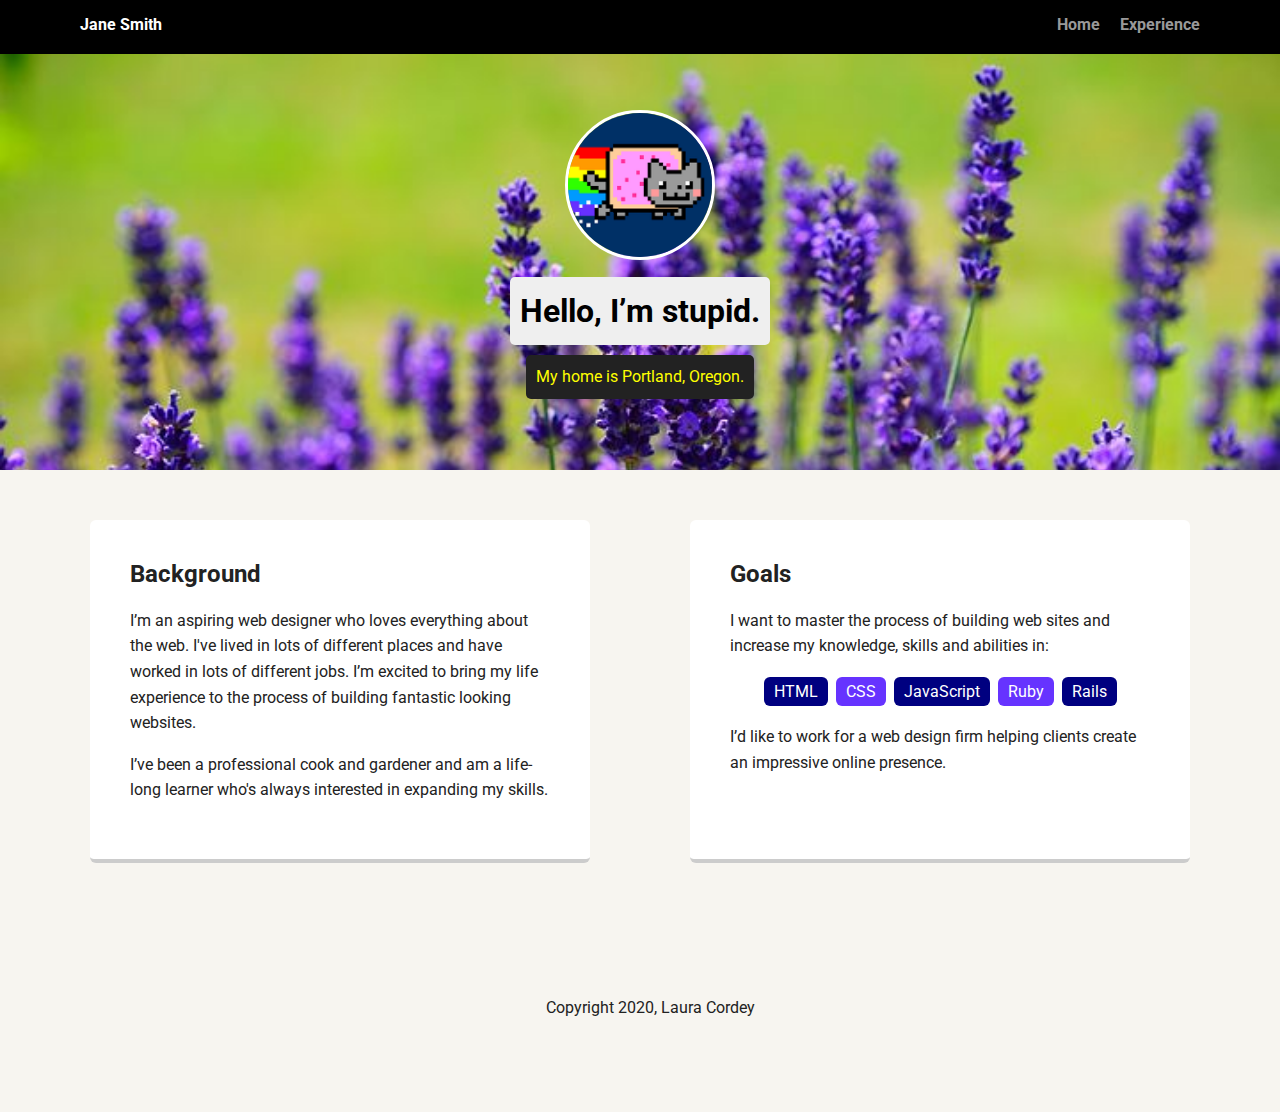
==== experience.html @ 29bd74b4 "Initial commit" ====
<!doctype html>
<html lang="en">

<head>
    <meta charset="utf-8">
    <title>Laura Cordey's Profile</title>
    <meta name="viewport" content="width=device-width, initial-scale=1.0">
    <link rel="stylesheet" href="styles.css">
    <link href="https://fonts.googleapis.com/css?family=Muli%7CRoboto:400,300,500,700,900" rel="stylesheet">
</head>

<body>

    <div class="main-nav">
        <ul class="nav">
            <li class="name">Jane Smith</li>
            <li><a href="index.html">Home</a></li>
            <li><a href="#">Experience</a></li>
        </ul>
    </div>

    <header>
        <img src="img/me.png" alt="Drawing of Jane Smith" class="profile-image">
        <h1 class="tag name">Hello, I’m stupid.</h1>
        <p class="tag location">My home is Portland, Oregon.</p>
    </header>

    <main class="flex">
        <div class="card">
            <h2>Background</h2>
            <p>I’m an aspiring web designer who loves everything about the web. I've lived in lots of different places and have worked in lots of different jobs. I’m excited to bring my life experience to the process of building fantastic looking websites.</p>
            <p>I’ve been a professional cook and gardener and am a life-long learner who's always interested in expanding my skills.</p>
        </div>

        <div class="card">
            <h2>Goals</h2>
            <p>I want to master the process of building web sites and increase my knowledge, skills and abilities in:</p>
            <ul class="skills">
                <li>HTML</li>
                <li>CSS</li>
                <li>JavaScript</li>
                <li>Ruby</li>
                <li>Rails</li>
            </ul>
            <p>I’d like to work for a web design firm helping clients create an impressive online presence.</p>
        </div>

    </main>
    <footer>
        <ul>
            <li><a href="#" class="social twitter">Twitter</a></li>
            <li><a href="#" class="social linkedin">LinkedIn</a></li>
            <li><a href="#" class="social github">Github</a></li>
        </ul>
        <p class="copyright">Copyright 2020, Laura Cordey</p>
    </footer>
</body>

</html>
---- styles.css ----
/* Global Layout Set-up */

* {
    box-sizing: border-box;
}

body {
    margin: 0;
    padding: 0;
    text-align: center;
    font-family: 'Roboto', sans-serif;
    color: #222;
    background: #f7f5f0;
}


/* Link Styles */

a {
    text-decoration: none;
    color: #999;
}

a:hover {
    color: #6633ff;
}


/* Section Styles */

.main-nav {
    width: 100%;
    background: black;
    min-height: 30px;
    padding: 10px;
    position: fixed;
    text-align: center;
}

.nav {
    display: flex;
    justify-content: space-around;
    font-weight: 700;
    list-style-type: none;
    margin: 0 auto;
    padding: 0;
}

.nav .name {
    display: block;
    margin-right: auto;
    color: white;
}

.nav li {
    padding: 5px 10px 10px 10px;
}

.nav a {
    transition: all .5s;
}

.nav a:hover {
    color: white
}

header {
    text-align: center;
    background: url('img/lavender.jpg') no-repeat top center;
    background-size: cover;
    overflow: hidden;
    padding-top: 60px;
}

header {
    line-height: 1.5;
}

header .profile-image {
    margin-top: 50px;
    width: 150px;
    height: 150px;
    border-radius: 50%;
    border: 3px solid white;
}

header .profile-image:hover {
    transform: scale(1) rotate(3deg);
}

.tag {
    background-color: #efefef;
    color: black;
    padding: 10px;
    border-radius: 5px;
    display: table;
    margin: 10px auto;
}

.location {
    background-color: #222;
    color: yellow;
}

.card {
    margin: 30px;
    padding: 20px 40px 40px;
    max-width: 500px;
    text-align: left;
    background: #fff;
    border-bottom: 4px solid #ccc;
    border-radius: 6px;
    transition: all .5s;
}

.card:hover {
    border-color: navy;
}

ul.skills {
    padding: 0;
    text-align: center;
}

.skills li {
    border-radius: 6px;
    display: inline-block;
    background: #6633ff;
    color: white;
    padding: 5px 10px;
    margin: 2px;
}

.skills li:nth-child(odd) {
    background: navy;
}

footer {
    width: 100%;
    min-height: 30px;
    padding: 20px 0 40px 20px;
}

footer .copyright {
    top: -8px;
    font-size: .75em;
}

footer ul {
    list-style-type: none;
    margin: 0;
    padding: 0;
}

footer ul li {
    display: inline-block;
}

a.social {
    display: inline-block;
    text-indent: -9999px;
    margin-left: 5px;
    width: 30px;
    height: 30px;
    background-size: 30px 30px;
    opacity: .4;
    transition: all .5s;
}

a.twitter {
    background-image: url(images/twitter.svg);
}

a.linkedin {
    background-image: url(images/linkedin.svg);
}

a.github {
    background-image: url(images/github.svg);
}

a.social:hover {
    opacity: 1;
}

.clearfix {
    clear: both;
}


/* Styles for larger screens */

@media screen and (min-width: 720px) {
    .flex {
        display: -ms-flexbox;
        /* TWEENER - IE 10 */
        display: flex;
        max-width: 1200px;
        -ms-flex-pack: distribute;
        justify-content: space-around;
        margin: 0 auto;
    }
    header {
        min-height: 470px;
    }
    .nav {
        max-width: 1200px;
        padding: 0 30px;
    }
    main {
        padding-top: 20px;
    }
    main p {
        line-height: 1.6em;
    }
    footer {
        font-size: 1.3em;
        max-width: 1200px;
        margin: 40px auto;
    }
}
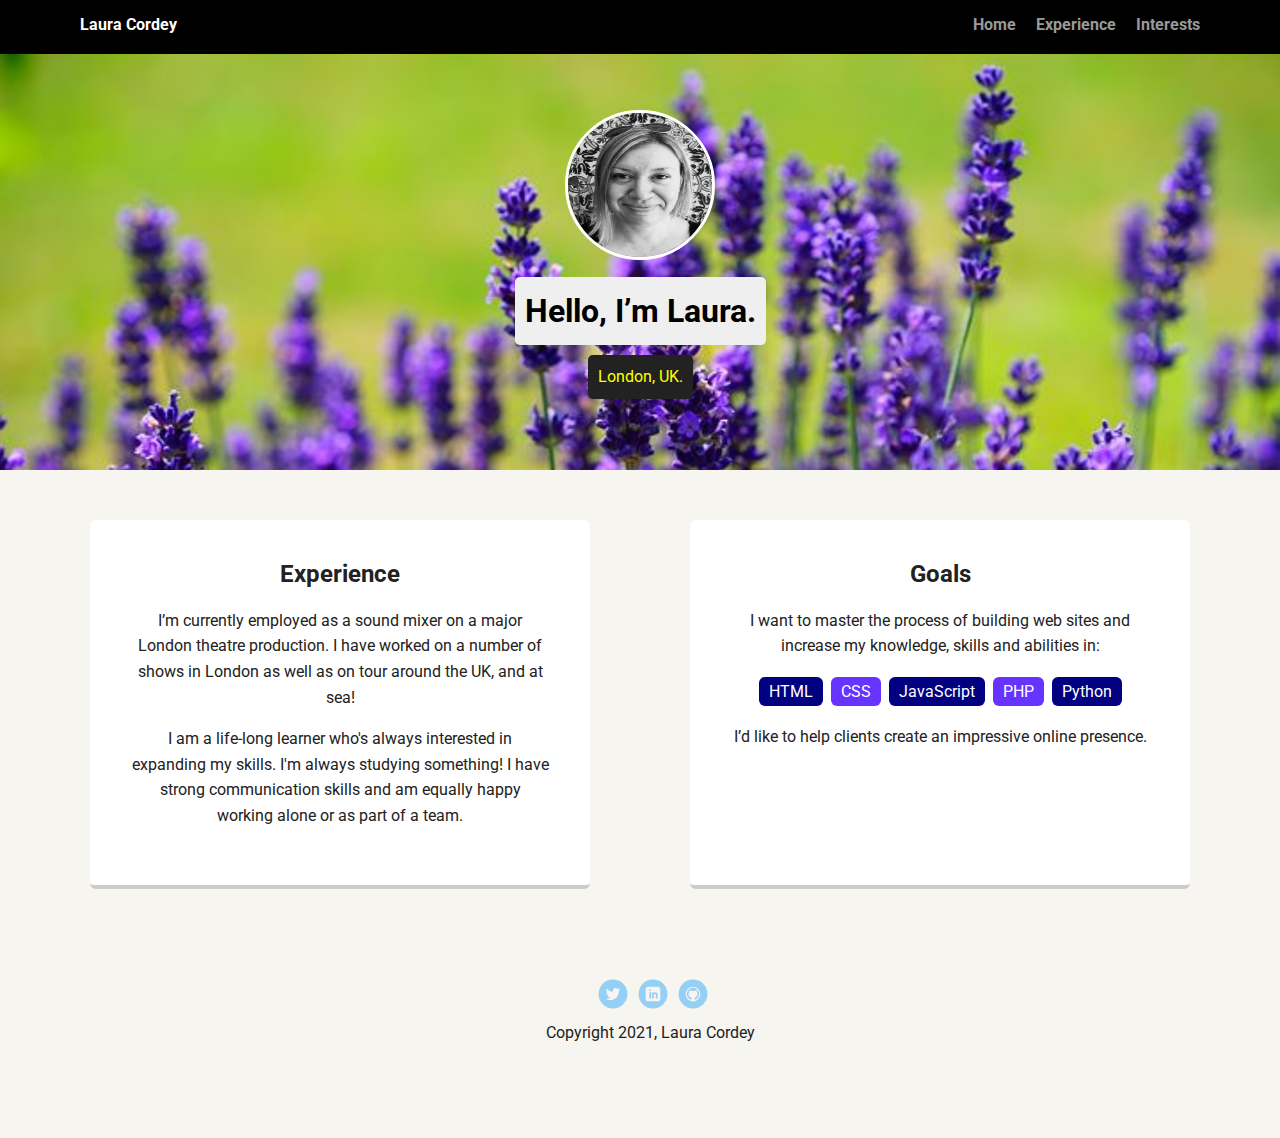
==== commit 84ed5413: "Ready to submit" ====
--- a/experience.html
+++ b/experience.html
@@ -3,7 +3,7 @@
 
 <head>
     <meta charset="utf-8">
-    <title>Laura Cordey's Profile</title>
+    <title>Laura C Experience Page</title>
     <meta name="viewport" content="width=device-width, initial-scale=1.0">
     <link rel="stylesheet" href="styles.css">
     <link href="https://fonts.googleapis.com/css?family=Muli%7CRoboto:400,300,500,700,900" rel="stylesheet">
@@ -13,23 +13,24 @@
 
     <div class="main-nav">
         <ul class="nav">
-            <li class="name">Jane Smith</li>
+            <li class="name">Laura Cordey</li>
             <li><a href="index.html">Home</a></li>
-            <li><a href="#">Experience</a></li>
+            <li><a href="experience.html">Experience</a></li>
+            <li><a href="interests.html">Interests</a></li>
         </ul>
     </div>
 
     <header>
-        <img src="img/me.png" alt="Drawing of Jane Smith" class="profile-image">
-        <h1 class="tag name">Hello, I’m stupid.</h1>
-        <p class="tag location">My home is Portland, Oregon.</p>
+        <img src="img/Laura.jpeg" alt="Image of Laura Cordey" class="profile-image">
+        <h1 class="tag name">Hello, I’m Laura.</h1>
+        <p class="tag location">London, UK.</p>
     </header>
 
     <main class="flex">
         <div class="card">
-            <h2>Background</h2>
-            <p>I’m an aspiring web designer who loves everything about the web. I've lived in lots of different places and have worked in lots of different jobs. I’m excited to bring my life experience to the process of building fantastic looking websites.</p>
-            <p>I’ve been a professional cook and gardener and am a life-long learner who's always interested in expanding my skills.</p>
+            <h2>Experience</h2>
+            <p>I’m currently employed as a sound mixer on a major London theatre production. I have worked on a number of shows in London as well as on tour around the UK, and at sea!</p>
+            <p>I am a life-long learner who's always interested in expanding my skills. I'm always studying something! I have strong communication skills and am equally happy working alone or as part of a team.</p>
         </div>
 
         <div class="card">
@@ -39,20 +40,20 @@
                 <li>HTML</li>
                 <li>CSS</li>
                 <li>JavaScript</li>
-                <li>Ruby</li>
-                <li>Rails</li>
+                <li>PHP</li>
+                <li>Python</li>
             </ul>
-            <p>I’d like to work for a web design firm helping clients create an impressive online presence.</p>
+            <p>I’d like to help clients create an impressive online presence.</p>
         </div>
 
     </main>
     <footer>
-        <ul>
-            <li><a href="#" class="social twitter">Twitter</a></li>
-            <li><a href="#" class="social linkedin">LinkedIn</a></li>
-            <li><a href="#" class="social github">Github</a></li>
+       <ul>
+            <li><a href="https://twitter.com/frogandhandbag" target="_blank" class="social twitter">Twitter</a></li>
+            <li><a href="https://www.linkedin.com/in/laura-cordey-3706b8203/" target="_blank" class="social linkedin">LinkedIn</a></li>
+            <li><a href="https://github.com/Longwool" target="_blank" class="social github">Github</a></li>
         </ul>
-        <p class="copyright">Copyright 2020, Laura Cordey</p>
+        <p class="copyright">Copyright 2021, Laura Cordey</p>
     </footer>
 </body>
 
--- a/styles.css
+++ b/styles.css
@@ -82,6 +82,7 @@
     height: 150px;
     border-radius: 50%;
     border: 3px solid white;
+    transition: all .5s;
 }
 
 header .profile-image:hover {
@@ -106,11 +107,16 @@
     margin: 30px;
     padding: 20px 40px 40px;
     max-width: 500px;
-    text-align: left;
+    text-align: center;
     background: #fff;
     border-bottom: 4px solid #ccc;
     border-radius: 6px;
     transition: all .5s;
+    list-style: none;
+}
+
+.card li    {
+    list-style: none;
 }
 
 .card:hover {
@@ -129,6 +135,7 @@
     color: white;
     padding: 5px 10px;
     margin: 2px;
+
 }
 
 .skills li:nth-child(odd) {
@@ -165,18 +172,19 @@
     background-size: 30px 30px;
     opacity: .4;
     transition: all .5s;
+
 }
 
 a.twitter {
-    background-image: url(images/twitter.svg);
+    background-image: url(img/twitter.svg);
 }
 
 a.linkedin {
-    background-image: url(images/linkedin.svg);
+    background-image: url(img/linkedin.svg);
 }
 
 a.github {
-    background-image: url(images/github.svg);
+    background-image: url(img/github.svg);
 }
 
 a.social:hover {
@@ -218,4 +226,4 @@
         max-width: 1200px;
         margin: 40px auto;
     }
-}+}
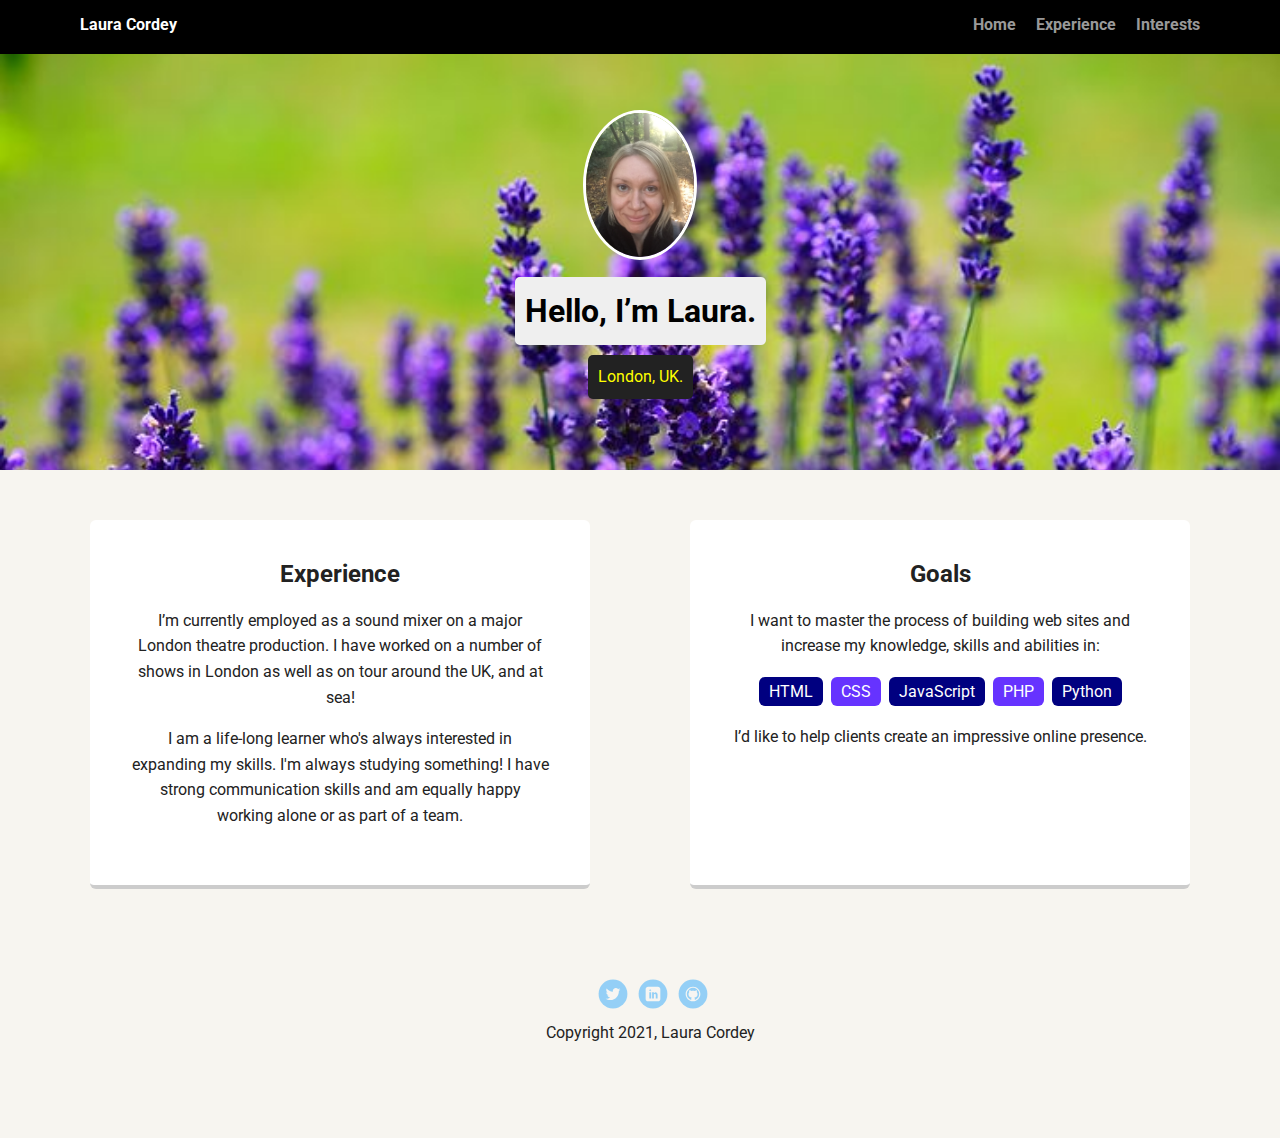
==== commit 445203a8: "Changed profile img" ====
--- a/experience.html
+++ b/experience.html
@@ -21,7 +21,7 @@
     </div>
 
     <header>
-        <img src="img/Laura.jpeg" alt="Image of Laura Cordey" class="profile-image">
+        <img src="img/Laura-two.jpg" alt="Image of Laura Cordey" class="experience-image">
         <h1 class="tag name">Hello, I’m Laura.</h1>
         <p class="tag location">London, UK.</p>
     </header>
--- a/styles.css
+++ b/styles.css
@@ -76,9 +76,9 @@
     line-height: 1.5;
 }
 
-header .profile-image {
+header .home-image, .experience-image, .interests-image {
     margin-top: 50px;
-    width: 150px;
+    max-width: 200px;
     height: 150px;
     border-radius: 50%;
     border: 3px solid white;
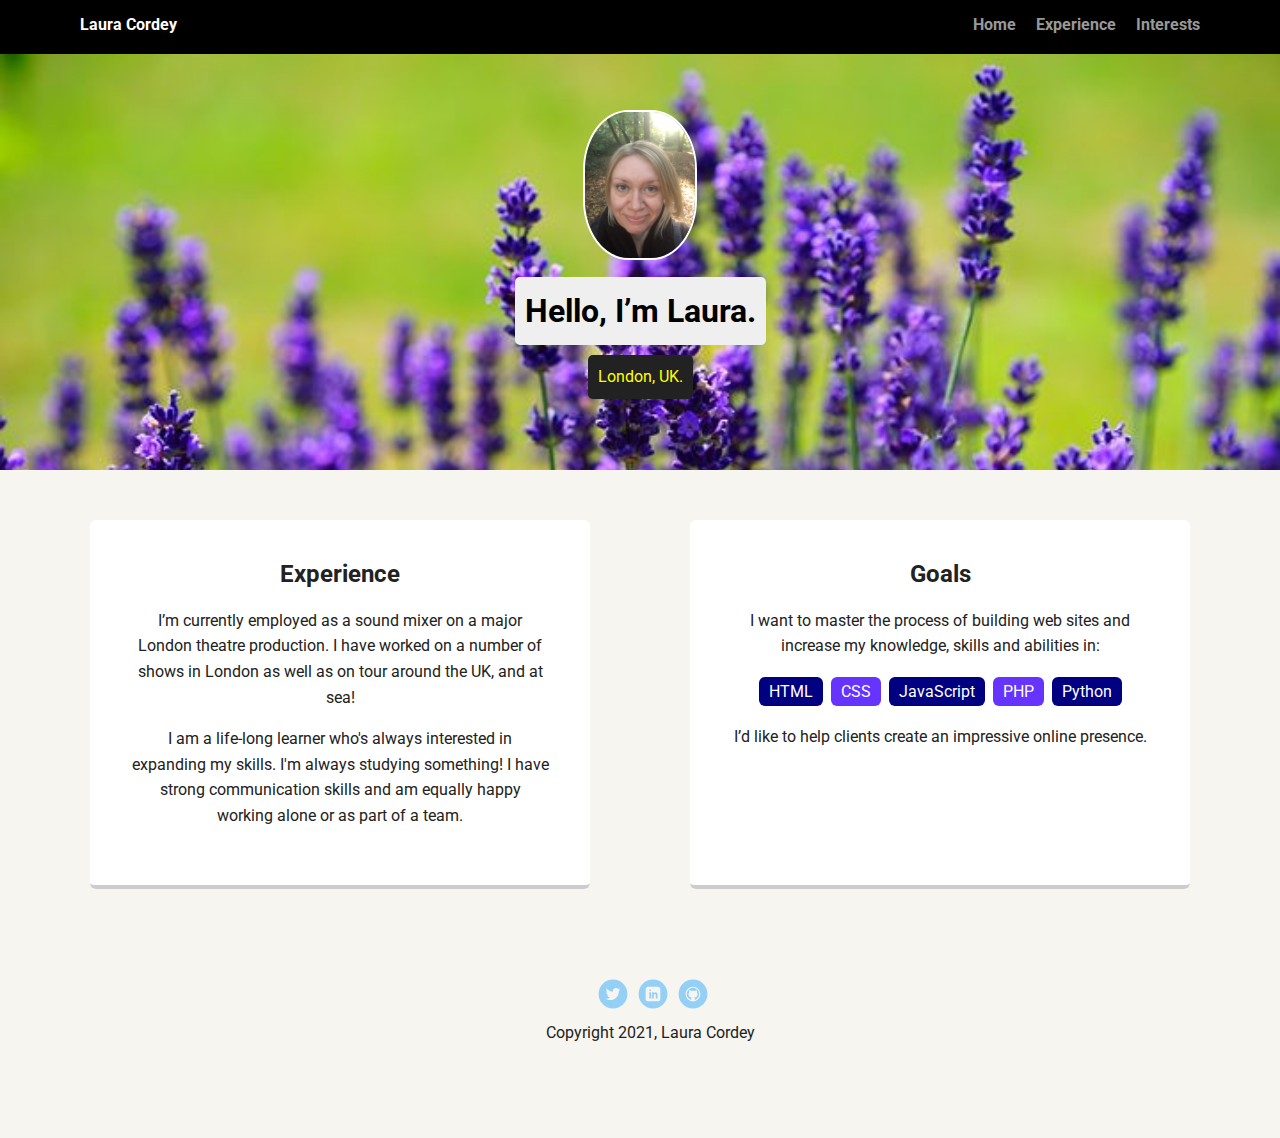
==== commit 4ddf66e7: "Corrections for resubmission" ====
--- a/experience.html
+++ b/experience.html
@@ -11,29 +11,29 @@
 
 <body>
 
-    <div class="main-nav">
+    <nav class="main-nav">
         <ul class="nav">
             <li class="name">Laura Cordey</li>
             <li><a href="index.html">Home</a></li>
             <li><a href="experience.html">Experience</a></li>
             <li><a href="interests.html">Interests</a></li>
         </ul>
-    </div>
+    </nav>
 
     <header>
-        <img src="img/Laura-two.jpg" alt="Image of Laura Cordey" class="experience-image">
+        <img src="img/Laura-two.jpg" alt="Image of Laura Cordey" class="profile-image">
         <h1 class="tag name">Hello, I’m Laura.</h1>
         <p class="tag location">London, UK.</p>
     </header>
 
     <main class="flex">
-        <div class="card">
+        <section class="card">
             <h2>Experience</h2>
             <p>I’m currently employed as a sound mixer on a major London theatre production. I have worked on a number of shows in London as well as on tour around the UK, and at sea!</p>
             <p>I am a life-long learner who's always interested in expanding my skills. I'm always studying something! I have strong communication skills and am equally happy working alone or as part of a team.</p>
-        </div>
+        </section>
 
-        <div class="card">
+        <section class="card">
             <h2>Goals</h2>
             <p>I want to master the process of building web sites and increase my knowledge, skills and abilities in:</p>
             <ul class="skills">
@@ -44,7 +44,7 @@
                 <li>Python</li>
             </ul>
             <p>I’d like to help clients create an impressive online presence.</p>
-        </div>
+        </section>
 
     </main>
     <footer>
--- a/styles.css
+++ b/styles.css
@@ -76,12 +76,12 @@
     line-height: 1.5;
 }
 
-header .home-image, .experience-image, .interests-image {
+header .profile-image {
     margin-top: 50px;
     max-width: 200px;
     height: 150px;
-    border-radius: 50%;
-    border: 3px solid white;
+    border-radius: 40%;
+    border: 2px solid white;
     transition: all .5s;
 }
 
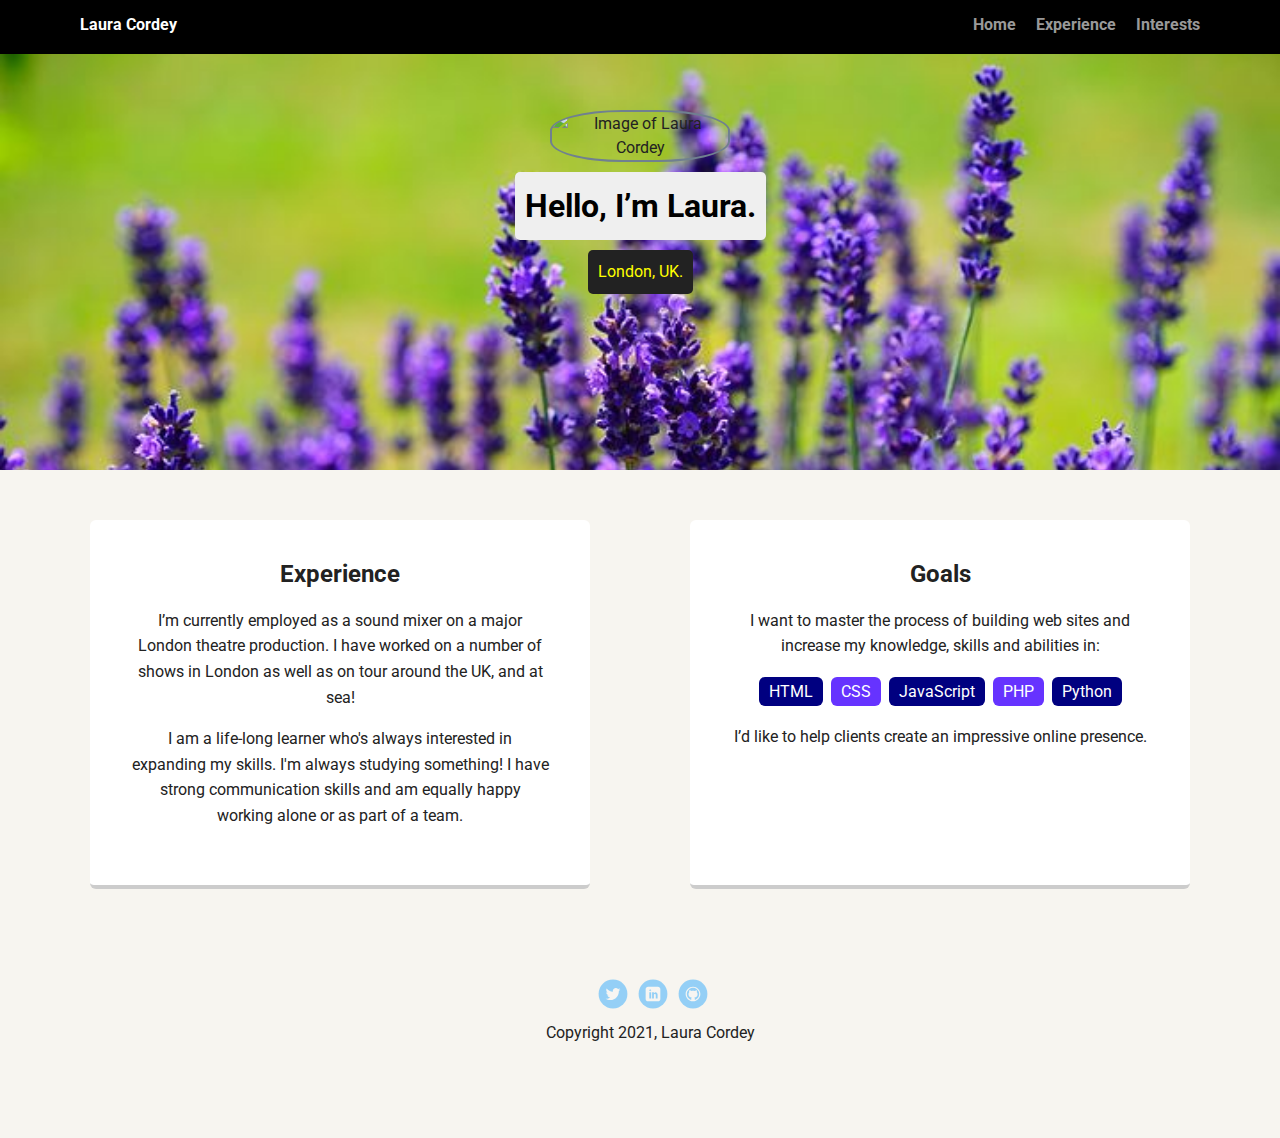
==== commit d5b1d5a2: "Added img" ====
--- a/experience.html
+++ b/experience.html
@@ -21,7 +21,7 @@
     </nav>
 
     <header>
-        <img src="img/Laura-two.jpg" alt="Image of Laura Cordey" class="profile-image">
+        <img src="img/rsz_Laura-two.jpg" alt="Image of Laura Cordey" class="profile-image">
         <h1 class="tag name">Hello, I’m Laura.</h1>
         <p class="tag location">London, UK.</p>
     </header>
--- a/styles.css
+++ b/styles.css
@@ -76,18 +76,19 @@
     line-height: 1.5;
 }
 
-header .profile-image {
+header .profile-image, .interests-img {
     margin-top: 50px;
-    max-width: 200px;
+    max-width: 180px;
     height: 150px;
     border-radius: 40%;
-    border: 2px solid white;
+    border: 2px solid slategrey;
     transition: all .5s;
 }
 
 header .profile-image:hover {
     transform: scale(1) rotate(3deg);
 }
+
 
 .tag {
     background-color: #efefef;
